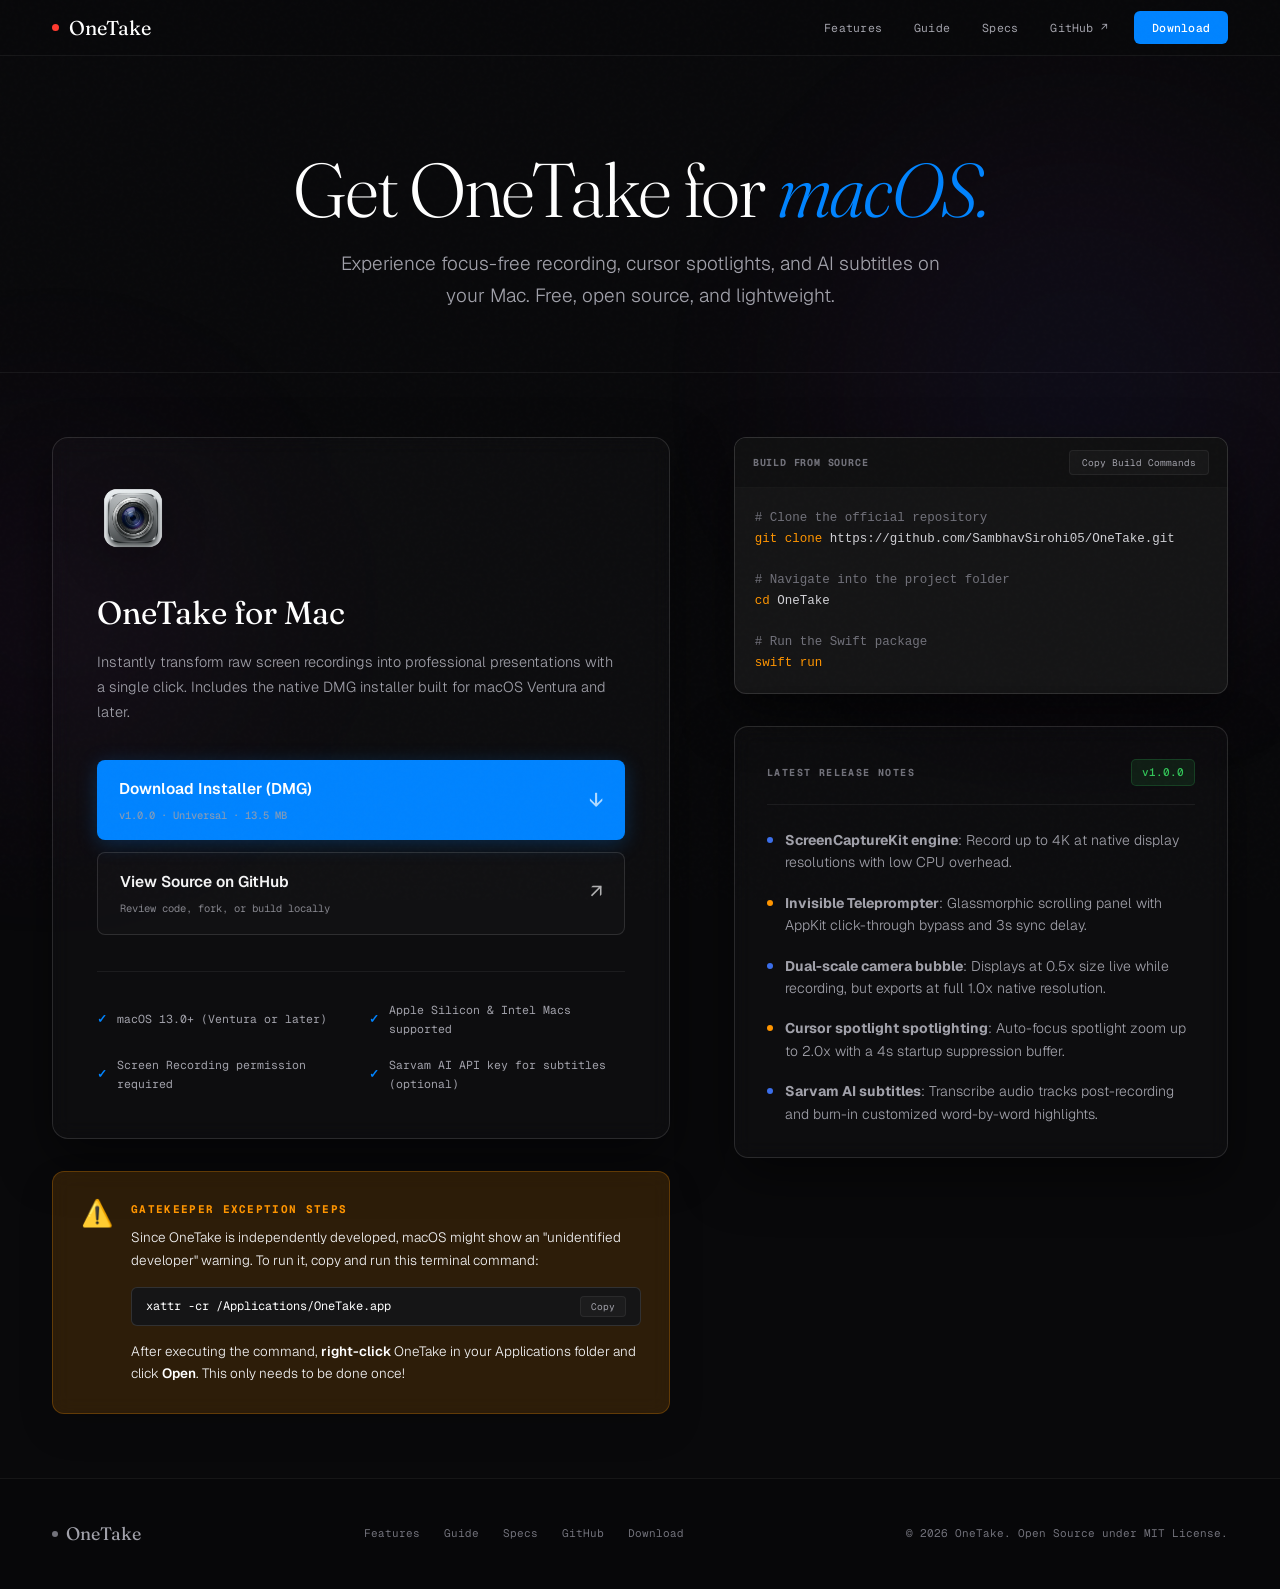
==== download.html @ 36583777 "Initialize OneTake product website with premium macOS Dark Mode design" ====
<!DOCTYPE html>
<html lang="en">
<head>
  <meta charset="UTF-8">
  <meta name="viewport" content="width=device-width, initial-scale=1.0">
  <title>Download OneTake — macOS Screen Recorder</title>
  
  <!-- SEO Meta Tags -->
  <meta name="description" content="Download OneTake.dmg for macOS. Record screen captures, use the invisible teleprompter, cursor spotlights, and AI subtitles on Intel and Apple Silicon Macs.">
  <meta name="keywords" content="Download OneTake, OneTake dmg, install OneTake macOS, build OneTake from source">
  <meta name="author" content="Sambhav Sirohi">
  <link rel="canonical" href="https://SambhavSirohi05.github.io/OneTakeWebsite/download.html" />

  <!-- Google Fonts -->
  <link href="https://fonts.googleapis.com/css2?family=Fraunces:ital,opsz,wght@0,9..144,300;0,9..144,400;0,9..144,500;1,9..144,300;1,9..144,400&family=Geist:wght@300;400;500&family=Geist+Mono:wght@400;500&display=swap" rel="stylesheet">
  
  <!-- Shared Stylesheet -->
  <link rel="stylesheet" href="style.css">
</head>
<body>

  <!-- Background Ambient Glows -->
  <div class="glow-bg" aria-hidden="true"></div>
  <div class="glow-bg-left" aria-hidden="true"></div>

  <!-- NAV -->
  <nav>
    <a class="nav-logo" href="index.html">
      <span class="rec-pip"></span>
      OneTake
    </a>
    <div class="nav-right">
      <a class="nav-a" href="index.html#features">Features</a>
      <a class="nav-a" href="index.html#guide">Guide</a>
      <a class="nav-a" href="index.html#specs">Specs</a>
      <a class="nav-a" href="https://github.com/SambhavSirohi05/OneTake" target="_blank" rel="noopener">GitHub ↗</a>
      <a class="nav-dl active" href="download.html">Download</a>
    </div>
  </nav>

  <!-- DOWNLOAD PAGE HEADER -->
  <header class="dl-page-header">
    <h1 class="dl-page-headline">Get OneTake for <em>macOS.</em></h1>
    <p class="dl-page-sub">Experience focus-free recording, cursor spotlights, and AI subtitles on your Mac. Free, open source, and lightweight.</p>
  </header>

  <!-- DOWNLOAD DETAILS CONTAINER -->
  <main class="dl-page-container">
    
    <!-- LEFT SIDE: DMG Release & Security Guide -->
    <section class="dl-page-left">
      
      <!-- Primary release card -->
      <div class="dl-main-card">
        <img class="dl-card-icon" src="assets/AppIcon.png" alt="OneTake App Icon">
        <h2 class="dl-card-title">OneTake for Mac</h2>
        <p class="dl-card-desc">Instantly transform raw screen recordings into professional presentations with a single click. Includes the native DMG installer built for macOS Ventura and later.</p>
        
        <div class="dl-btn-stack">
          <a class="dl-action-btn primary" href="assets/OneTake.dmg" download="OneTake.dmg">
            <div class="dlab-text">
              <span class="dlab-label">Download Installer (DMG)</span>
              <span class="dlab-meta">v1.0.0 · Universal · 13.5 MB</span>
            </div>
            <span class="dlab-icon">↓</span>
          </a>
          <a class="dl-action-btn secondary" href="https://github.com/SambhavSirohi05/OneTake" target="_blank" rel="noopener">
            <div class="dlab-text">
              <span class="dlab-label">View Source on GitHub</span>
              <span class="dlab-meta">Review code, fork, or build locally</span>
            </div>
            <span class="dlab-icon">↗</span>
          </a>
        </div>
        
        <div class="dl-card-requirements">
          <div class="dl-req-cell">macOS 13.0+ (Ventura or later)</div>
          <div class="dl-req-cell">Apple Silicon &amp; Intel Macs supported</div>
          <div class="dl-req-cell">Screen Recording permission required</div>
          <div class="dl-req-cell">Sarvam AI API key for subtitles (optional)</div>
        </div>
      </div>

      <!-- Security / Gatekeeper instruction card -->
      <div class="gatekeeper-card">
        <span class="gk-icon">⚠️</span>
        <div class="gk-content">
          <span class="gk-title">Gatekeeper Exception Steps</span>
          <p class="gk-desc">
            Since OneTake is independently developed, macOS might show an "unidentified developer" warning. 
            To run it, copy and run this terminal command:
          </p>
          <div class="gk-code-line">
            <span class="gk-code-text" id="gkCommandText">xattr -cr /Applications/OneTake.app</span>
            <button class="gk-copy-mini" data-copy-target="gkCommandText">Copy</button>
          </div>
          <p class="gk-desc" style="margin-top: 6px;">
            After executing the command, <strong>right-click</strong> OneTake in your Applications folder and click <strong>Open</strong>. This only needs to be done once!
          </p>
        </div>
      </div>
      
    </section>

    <!-- RIGHT SIDE: Developer Build & Release Changelogs -->
    <section class="dl-page-right">
      
      <!-- Developer build from source guide -->
      <div class="dl-code-box">
        <div class="dl-code-header">
          <span class="dl-code-title">BUILD FROM SOURCE</span>
          <button class="dl-copy-btn" data-copy-target="buildCodeBlock">Copy Build Commands</button>
        </div>
        <div class="dl-code-body">
          <pre id="buildCodeBlock"><code><span class="code-cmt"># Clone the official repository</span>
<span class="code-kw">git clone</span> https://github.com/SambhavSirohi05/OneTake.git

<span class="code-cmt"># Navigate into the project folder</span>
<span class="code-kw">cd</span> OneTake

<span class="code-cmt"># Run the Swift package</span>
<span class="code-kw">swift run</span></code></pre>
        </div>
      </div>

      <!-- Changelogs / Release card -->
      <div class="version-card">
        <div class="vc-head">
          <span class="vc-title">Latest Release Notes</span>
          <span class="vc-tag">v1.0.0</span>
        </div>
        <div class="vc-log">
          <div class="vcl-item">
            <div class="vcl-dot" style="background:#3b6eea"></div>
            <span><strong>ScreenCaptureKit engine</strong>: Record up to 4K at native display resolutions with low CPU overhead.</span>
          </div>
          <div class="vcl-item">
            <div class="vcl-dot" style="background:#ff9500"></div>
            <span><strong>Invisible Teleprompter</strong>: Glassmorphic scrolling panel with AppKit click-through bypass and 3s sync delay.</span>
          </div>
          <div class="vcl-item">
            <div class="vcl-dot" style="background:#3b6eea"></div>
            <span><strong>Dual-scale camera bubble</strong>: Displays at 0.5x size live while recording, but exports at full 1.0x native resolution.</span>
          </div>
          <div class="vcl-item">
            <div class="vcl-dot" style="background:#ff9500"></div>
            <span><strong>Cursor spotlight spotlighting</strong>: Auto-focus spotlight zoom up to 2.0x with a 4s startup suppression buffer.</span>
          </div>
          <div class="vcl-item">
            <div class="vcl-dot" style="background:#3b6eea"></div>
            <span><strong>Sarvam AI subtitles</strong>: Transcribe audio tracks post-recording and burn-in customized word-by-word highlights.</span>
          </div>
        </div>
      </div>

    </section>

  </main>

  <!-- FOOTER -->
  <footer>
    <a class="ft-logo" href="index.html">
      <span style="width:6px;height:6px;background:var(--ink-muted);border-radius:50%;display:inline-block;"></span>
      OneTake
    </a>
    <div class="ft-links">
      <a class="ft-link" href="index.html#features">Features</a>
      <a class="ft-link" href="index.html#guide">Guide</a>
      <a class="ft-link" href="index.html#specs">Specs</a>
      <a class="ft-link" href="https://github.com/SambhavSirohi05/OneTake" target="_blank" rel="noopener">GitHub</a>
      <a class="ft-link" href="download.html">Download</a>
    </div>
    <div class="ft-copy">
      © 2026 OneTake. Open Source under MIT License.
    </div>
  </footer>

  <!-- Scripts -->
  <script src="main.js"></script>
</body>
</html>
---- style.css ----
*, *::before, *::after { margin: 0; padding: 0; box-sizing: border-box; }
html { scroll-behavior: smooth; }

:root {
  /* Premium macOS Dark Mode Theme */
  --bg-obsidian: #09090b;
  --bg-space-gray: #121214;
  --bg-panel: #1e1e1e;         /* Native macOS settings window background */
  --bg-panel-dark: #151516;    /* Darker slate for titlebar and inputs */
  --bg-input: #2a2a2c;         /* Input/Dropdown backgrounds */
  
  --ink-pure: #ffffff;
  --ink-primary: #f4f4f5;
  --ink-secondary: #a1a1aa;
  --ink-muted: #71717a;
  --ink-dim: #3f3f46;
  
  /* Accent Colors */
  --accent-blue: #0084ff;
  --accent-blue-hover: #1f94ff;
  --accent-green: #34c759;
  --accent-green-pale: rgba(52, 199, 89, 0.12);
  --accent-orange: #ff9500;
  --accent-orange-pale: rgba(255, 149, 0, 0.15);
  
  /* Canvas Preview Gradient (from app screenshots) */
  --canvas-gradient: linear-gradient(135deg, #3b52d4, #b52ad4);
  
  /* Glassmorphism & Borders */
  --border-glass: rgba(255, 255, 255, 0.06);
  --border-glass-strong: rgba(255, 255, 255, 0.12);
  --bg-glass-card: rgba(255, 255, 255, 0.02);
  --shadow-premium: 0 20px 50px rgba(0, 0, 0, 0.5);
  
  --ff-display: 'Fraunces', Georgia, serif;
  --ff-body: 'Geist', sans-serif;
  --ff-mono: 'Geist Mono', monospace;

  /* Subtitle highlights */
  --sub-white: #ffffff;
  --sub-yellow: #e8c84a;
  --sub-cyan: #06b6d4;
  --sub-green: #10b981;
}

body {
  font-family: var(--ff-body);
  background: var(--bg-obsidian);
  color: var(--ink-primary);
  font-size: 15px;
  line-height: 1.7;
  -webkit-font-smoothing: antialiased;
  cursor: default;
  overflow-x: hidden;
}

/* Subtle glow overlays behind key areas */
.glow-bg {
  position: absolute;
  width: 600px;
  height: 600px;
  background: radial-gradient(circle, rgba(59, 82, 212, 0.08) 0%, rgba(181, 42, 212, 0.04) 50%, rgba(0,0,0,0) 100%);
  top: 10%;
  right: -100px;
  border-radius: 50%;
  pointer-events: none;
  filter: blur(80px);
  z-index: 0;
}

.glow-bg-left {
  position: absolute;
  width: 500px;
  height: 500px;
  background: radial-gradient(circle, rgba(181, 42, 212, 0.06) 0%, rgba(0,0,0,0) 80%);
  top: 40%;
  left: -200px;
  border-radius: 50%;
  pointer-events: none;
  filter: blur(80px);
  z-index: 0;
}

/* Grain overlay */
body::after {
  content: '';
  position: fixed;
  inset: 0;
  background-image: url("data:image/svg+xml,%3Csvg viewBox='0 0 256 256' xmlns='http://www.w3.org/2000/svg'%3E%3Cfilter id='noise'%3E%3CfeTurbulence type='fractalNoise' baseFrequency='0.9' numOctaves='4' stitchTiles='stitch'/%3E%3C/filter%3E%3Crect width='100%25' height='100%25' filter='url(%23noise)' opacity='0.02'/%3E%3C/svg%3E");
  pointer-events: none;
  z-index: 9999;
  opacity: 0.7;
}

/* ── NAV ── */
nav {
  position: fixed;
  top: 0; left: 0; right: 0;
  z-index: 200;
  display: flex;
  align-items: center;
  justify-content: space-between;
  padding: 0 52px;
  height: 56px;
  background: rgba(9, 9, 11, 0.8);
  backdrop-filter: blur(18px);
  border-bottom: 1px solid var(--border-glass);
}

.nav-logo {
  font-family: var(--ff-display);
  font-size: 20px;
  font-weight: 400;
  color: var(--ink-pure);
  text-decoration: none;
  display: flex;
  align-items: center;
  gap: 10px;
  letter-spacing: -0.01em;
}

.rec-pip {
  width: 7px; height: 7px;
  border-radius: 50%;
  background: #ff3b30;
  animation: recblink 2.2s ease-in-out infinite;
  flex-shrink: 0;
}

@keyframes recblink {
  0%,100% { opacity:1; }
  48%,52% { opacity:0.25; }
}

.nav-right {
  display: flex;
  align-items: center;
  gap: 4px;
}

.nav-a {
  font-family: var(--ff-mono);
  font-size: 11.5px;
  color: var(--ink-secondary);
  text-decoration: none;
  padding: 6px 14px;
  border-radius: 6px;
  transition: all 0.15s;
  letter-spacing: 0.02em;
}
.nav-a:hover, .nav-a.active {
  color: var(--ink-pure);
  background: rgba(255, 255, 255, 0.04);
}

.nav-dl {
  font-family: var(--ff-mono);
  font-size: 11.5px;
  background: var(--ink-pure);
  color: var(--bg-obsidian);
  text-decoration: none;
  padding: 7px 18px;
  border-radius: 6px;
  letter-spacing: 0.02em;
  font-weight: 500;
  transition: all 0.15s;
  margin-left: 8px;
}
.nav-dl:hover {
  background: rgba(255, 255, 255, 0.9);
}
.nav-dl.active {
  background: var(--accent-blue);
  color: #ffffff;
}

/* ── HERO ── */
.hero {
  min-height: 100vh;
  padding: 140px 52px 0;
  position: relative;
  overflow: hidden;
  display: flex;
  flex-direction: column;
}

.hero-eyebrow {
  display: flex;
  align-items: center;
  gap: 16px;
  margin-bottom: 32px;
  animation: rise 0.7s cubic-bezier(0.16, 1, 0.3, 1) both;
}

.take-num {
  font-family: var(--ff-mono);
  font-size: 11px;
  letter-spacing: 0.16em;
  color: var(--ink-muted);
  text-transform: uppercase;
}

.take-sep {
  width: 24px;
  height: 1px;
  background: var(--ink-dim);
}

.take-label {
  font-family: var(--ff-mono);
  font-size: 11px;
  color: var(--accent-blue);
  letter-spacing: 0.14em;
  text-transform: uppercase;
}

.hero-headline {
  font-family: var(--ff-display);
  font-size: clamp(52px, 8vw, 110px);
  font-weight: 300;
  line-height: 0.96;
  letter-spacing: -0.035em;
  color: var(--ink-pure);
  max-width: 1000px;
  margin-bottom: 24px;
  animation: rise 0.7s 0.06s cubic-bezier(0.16, 1, 0.3, 1) both;
}

.hero-headline em {
  font-style: italic;
  color: var(--accent-blue);
  font-weight: 300;
}

.hero-subheadline {
  font-size: clamp(16px, 1.8vw, 21px);
  font-weight: 300;
  line-height: 1.55;
  color: var(--ink-secondary);
  max-width: 720px;
  margin-bottom: 40px;
  animation: rise 0.7s 0.12s cubic-bezier(0.16, 1, 0.3, 1) both;
}

.hero-ctas {
  display: flex;
  align-items: center;
  gap: 16px;
  animation: rise 0.7s 0.18s cubic-bezier(0.16, 1, 0.3, 1) both;
}

.hero-btn {
  font-family: var(--ff-mono);
  font-size: 13px;
  text-decoration: none;
  padding: 14px 28px;
  border-radius: 8px;
  letter-spacing: 0.02em;
  transition: all 0.15s ease;
  font-weight: 500;
}
.hero-btn:hover {
  transform: translateY(-1px);
}
.hero-btn.primary {
  background: var(--accent-blue);
  color: #fff;
  box-shadow: 0 4px 20px rgba(0, 132, 255, 0.3);
}
.hero-btn.primary:hover {
  background: var(--accent-blue-hover);
  box-shadow: 0 6px 24px rgba(0, 132, 255, 0.4);
}
.hero-btn.secondary {
  background: rgba(255,255,255,0.03);
  color: var(--ink-primary);
  border: 1px solid var(--border-glass);
}
.hero-btn.secondary:hover {
  background: rgba(255,255,255,0.06);
  border-color: var(--border-glass-strong);
}

.hero-lower {
  display: grid;
  grid-template-columns: 1fr 1fr 1fr;
  gap: 0;
  border-top: 1px solid var(--border-glass);
  margin-top: 64px;
  animation: rise 0.7s 0.24s cubic-bezier(0.16, 1, 0.3, 1) both;
}

.hero-lower-cell {
  padding: 32px 0;
  border-right: 1px solid var(--border-glass);
  padding-right: 40px;
}
.hero-lower-cell:not(:first-child) { padding-left: 40px; }
.hero-lower-cell:last-child { border-right: none; }

.hlc-label {
  font-family: var(--ff-mono);
  font-size: 10px;
  color: var(--ink-muted);
  letter-spacing: 0.14em;
  text-transform: uppercase;
  margin-bottom: 6px;
}

.hlc-val {
  font-family: var(--ff-display);
  font-size: 19px;
  font-weight: 400;
  color: var(--ink-pure);
  margin-bottom: 4px;
}

.hlc-sub {
  font-size: 13px;
  color: var(--ink-secondary);
  font-weight: 300;
}

/* Big BG number */
.hero-bg-num {
  position: absolute;
  right: -20px;
  top: 50px;
  font-family: var(--ff-display);
  font-size: clamp(300px, 42vw, 580px);
  font-weight: 300;
  font-style: italic;
  color: transparent;
  -webkit-text-stroke: 1px rgba(255,255,255,0.02);
  line-height: 1;
  pointer-events: none;
  user-select: none;
  z-index: 0;
}

/* App window strip */
.hero-app-strip {
  position: relative;
  z-index: 1;
  margin-top: 64px;
  animation: rise 0.7s 0.3s cubic-bezier(0.16, 1, 0.3, 1) both;
}


/* ── 💻 NATIVE MACOS WINDOW STYLING ── */
.app-window {
  background: var(--bg-panel);
  border: 1px solid var(--border-glass-strong);
  border-radius: 12px;
  overflow: hidden;
  box-shadow: 0 40px 90px rgba(0,0,0,0.65);
}

.app-titlebar {
  display: flex;
  align-items: center;
  gap: 8px;
  padding: 14px 20px;
  border-bottom: 1px solid rgba(255,255,255,0.04);
  background: var(--bg-panel-dark);
}

.tdot { width: 12px; height: 12px; border-radius: 50%; }

.app-titlebar-label {
  flex: 1;
  text-align: center;
  font-family: var(--ff-mono);
  font-size: 11.5px;
  color: var(--ink-muted);
  letter-spacing: 0.05em;
  font-weight: 500;
}

.app-content {
  display: grid;
  grid-template-columns: 270px 1fr;
}

.app-panel {
  padding: 24px 20px;
  border-right: 1px solid rgba(255,255,255,0.04);
  display: flex;
  flex-direction: column;
  gap: 12px;
  background: var(--bg-panel);
}

.ap-group-label {
  font-family: var(--ff-mono);
  font-size: 9px;
  letter-spacing: 0.16em;
  text-transform: uppercase;
  color: var(--ink-muted);
  margin-bottom: 2px;
  margin-top: 10px;
}
.ap-group-label:first-child { margin-top: 0; }

.ap-row {
  display: flex;
  align-items: center;
  justify-content: space-between;
  background: var(--bg-input);
  border: 1px solid rgba(255,255,255,0.05);
  border-radius: 7px;
  padding: 9px 12px;
}

.ap-row-label {
  font-size: 12.5px;
  color: var(--ink-secondary);
  font-family: var(--ff-mono);
}

.ap-row-val {
  font-size: 12.5px;
  color: var(--ink-pure);
  font-family: var(--ff-mono);
  display: flex;
  align-items: center;
  gap: 6px;
}

.ap-chevron { color: var(--ink-muted); font-size: 10px; }

.ap-btn-group {
  display: grid;
  grid-template-columns: 1fr 1fr;
  gap: 8px;
}

.ap-btn {
  background: var(--bg-input);
  border: 1px solid rgba(255,255,255,0.05);
  border-radius: 7px;
  padding: 9px 10px;
  font-size: 11px;
  font-family: var(--ff-mono);
  color: var(--ink-secondary);
  text-align: center;
  cursor: pointer;
  user-select: none;
  transition: all 0.1s;
}
.ap-btn:hover {
  background: rgba(255,255,255,0.08);
  color: var(--ink-pure);
}

.ap-btn.script-on {
  background: var(--accent-orange-pale);
  border-color: rgba(255, 149, 0, 0.4);
  color: var(--accent-orange);
  font-weight: 500;
}

.ap-rec {
  background: var(--accent-blue);
  border-radius: 8px;
  padding: 12px;
  text-align: center;
  font-size: 13.5px;
  font-family: var(--ff-body);
  color: #fff;
  font-weight: bold;
  display: flex;
  align-items: center;
  justify-content: center;
  gap: 8px;
  margin-top: 6px;
  cursor: pointer;
  transition: background 0.15s;
}
.ap-rec:hover { background: var(--accent-blue-hover); }

/* Premium Canvas Preview Screen */
.app-preview {
  background: var(--canvas-gradient);
  position: relative;
  min-height: 290px;
  display: flex;
  align-items: center;
  justify-content: center;
  overflow: hidden;
  padding: 40px;
}

/* Translucent Teleprompter Window Mock */
.preview-tele {
  position: relative;
  width: 90%;
  background: rgba(28,23,18,0.76);
  backdrop-filter: blur(14px);
  border: 1px solid rgba(255,255,255,0.1);
  border-radius: 10px;
  overflow: hidden;
  box-shadow: 0 15px 35px rgba(0,0,0,0.4);
  z-index: 5;
}

.preview-tele-bar {
  display: flex;
  justify-content: space-between;
  align-items: center;
  padding: 10px 14px;
  background: var(--accent-green-pale);
  border-bottom: 1.5px solid var(--accent-green);
}

.ptb-title {
  font-family: var(--ff-mono);
  font-size: 10px;
  color: var(--accent-green);
  font-weight: bold;
  letter-spacing: 0.1em;
}

.ptb-active {
  font-family: var(--ff-mono);
  font-size: 9px;
  color: var(--accent-green);
  background: rgba(52, 199, 89, 0.1);
  padding: 2px 7px;
  border-radius: 4px;
  font-weight: 500;
}

.preview-tele-text {
  padding: 14px 18px;
  font-size: 15px;
  line-height: 1.6;
  font-weight: 500;
  color: #fff;
  font-family: var(--ff-body);
}

.pt-dim { color: rgba(255,255,255,0.35); }
.pt-bright { color: #ffffff; }

/* cursor glow */
.preview-cursor {
  position: absolute;
  top: 72%; left: 15%;
  width: 14px; height: 14px;
  border-radius: 50%;
  background: rgba(255, 149, 0, 0.95);
  box-shadow: 0 0 0 14px rgba(255, 149, 0, 0.15), 0 0 0 28px rgba(255, 149, 0, 0.05);
  animation: cursor-float 5s ease-in-out infinite;
  z-index: 10;
}

@keyframes cursor-float {
  0%,100% { transform: translate(0,0); }
  40%      { transform: translate(12px,-6px); }
  70%      { transform: translate(-8px,8px); }
}

/* cam bubble */
.preview-cam {
  position: absolute;
  bottom: 16px; right: 16px;
  width: 48px; height: 48px;
  border-radius: 50%;
  background: rgba(30, 30, 30, 0.85);
  backdrop-filter: blur(10px);
  border: 1.5px solid rgba(255,255,255,0.2);
  display: flex; align-items: center; justify-content: center;
  font-size: 18px;
  z-index: 8;
  box-shadow: 0 8px 20px rgba(0,0,0,0.3);
}

/* subtitle bar */
.preview-sub {
  position: absolute;
  bottom: 16px;
  left: 50%;
  transform: translateX(-50%);
  background: rgba(0,0,0,0.8);
  border: 1px solid rgba(255,255,255,0.08);
  padding: 6px 14px;
  border-radius: 6px;
  font-family: var(--ff-mono);
  font-size: 11px;
  white-space: nowrap;
  display: flex;
  gap: 5px;
  z-index: 9;
}

.sub-w { color: rgba(255,255,255,0.4); }
.sub-w.on { color: var(--sub-yellow); font-weight: bold; }

@keyframes rise {
  from { opacity: 0; transform: translateY(18px); }
  to   { opacity: 1; transform: translateY(0); }
}


/* ── DIVIDER ── */
.ruled-section {
  border-top: 1px solid var(--border-glass);
  padding: 0 52px;
}


/* ── TAKES / FEATURES ── */
.takes-header {
  padding: 100px 0 60px;
  display: flex;
  align-items: flex-end;
  justify-content: space-between;
  border-bottom: 1px solid var(--border-glass);
}

.takes-heading {
  font-family: var(--ff-display);
  font-size: clamp(34px, 4.5vw, 54px);
  font-weight: 300;
  letter-spacing: -0.025em;
  color: var(--ink-pure);
  line-height: 1.1;
}

.takes-heading em { font-style: italic; color: var(--accent-blue); }

.takes-count {
  font-family: var(--ff-mono);
  font-size: 12px;
  color: var(--ink-muted);
  letter-spacing: 0.12em;
}

/* Glassmorphic Take Rows */
.take {
  display: grid;
  grid-template-columns: 80px 1.2fr 1fr;
  gap: 0;
  border-bottom: 1px solid var(--border-glass);
  min-height: 420px;
}

.take-index {
  padding: 48px 0;
  border-right: 1px solid var(--border-glass);
  display: flex;
  flex-direction: column;
  align-items: center;
}

.take-n {
  font-family: var(--ff-display);
  font-size: 38px;
  font-weight: 300;
  font-style: italic;
  color: var(--ink-dim);
  line-height: 1;
  margin-bottom: 20px;
}

.take-line {
  flex: 1;
  width: 1px;
  background: var(--border-glass);
}

.take-copy {
  padding: 48px 60px;
  border-right: 1px solid var(--border-glass);
  display: flex;
  flex-direction: column;
  justify-content: center;
}

.take-kicker {
  font-family: var(--ff-mono);
  font-size: 10.5px;
  letter-spacing: 0.18em;
  text-transform: uppercase;
  color: var(--accent-blue);
  margin-bottom: 16px;
  font-weight: 500;
}

.take-title {
  font-family: var(--ff-display);
  font-size: clamp(26px, 3.2vw, 38px);
  font-weight: 300;
  letter-spacing: -0.02em;
  line-height: 1.15;
  color: var(--ink-pure);
  margin-bottom: 20px;
}

.take-title em { font-style: italic; }

.take-desc {
  font-size: 14.5px;
  color: var(--ink-secondary);
  font-weight: 300;
  line-height: 1.75;
  margin-bottom: 28px;
  max-width: 480px;
}

.take-specs {
  display: flex;
  flex-direction: column;
  gap: 0;
  border-top: 1px solid var(--border-glass);
  padding-top: 20px;
}

.ts-row {
  display: flex;
  justify-content: space-between;
  align-items: baseline;
  padding: 8px 0;
  border-bottom: 1px solid rgba(255,255,255,0.03);
  font-size: 13px;
}

.ts-row:last-child { border-bottom: none; }

.ts-key {
  color: var(--ink-muted);
  font-family: var(--ff-mono);
  font-size: 11px;
  letter-spacing: 0.04em;
}

.ts-val {
  color: var(--ink-primary);
  font-weight: 400;
}

/* Visualization Panel */
.take-vis {
  padding: 48px;
  display: flex;
  align-items: center;
  justify-content: center;
  background: rgba(0,0,0,0.15);
  overflow: hidden;
  position: relative;
}

/* ── VIS: TELEPROMPTER ── */
.v-tele {
  width: 100%;
  max-width: 330px;
}

.v-tele-win {
  background: var(--bg-panel);
  border: 1px solid var(--border-glass-strong);
  border-radius: 12px;
  overflow: hidden;
  box-shadow: var(--shadow-premium);
}

.v-tele-bar {
  background: var(--bg-panel-dark);
  padding: 10px 14px;
  border-bottom: 1px solid rgba(255,255,255,0.04);
  display: flex;
  align-items: center;
  gap: 10px;
}

.v-tele-dots { display: flex; gap: 5px; }
.v-td { width: 8px; height: 8px; border-radius: 50%; }

.v-tele-title {
  font-family: var(--ff-mono);
  font-size: 10px;
  color: var(--ink-muted);
  flex: 1;
  text-align: center;
  letter-spacing: 0.08em;
}

.v-tele-scroll-badge {
  font-family: var(--ff-mono);
  font-size: 9px;
  color: var(--accent-green);
  background: rgba(52, 199, 89, 0.12);
  padding: 2px 7px;
  border-radius: 4px;
  font-weight: bold;
}

.v-tele-body {
  padding: 20px 20px 0;
  position: relative;
  height: 180px;
  overflow: hidden;
  background: rgba(0,0,0,0.2);
}

.v-tele-scroll-container {
  position: absolute;
  top: 20px;
  left: 20px;
  right: 20px;
  will-change: transform;
}

.v-tele-line {
  font-size: 16px;
  line-height: 1.55;
  font-family: var(--ff-body);
  font-weight: 500;
  margin-bottom: 8px;
}

.vtl-dim { color: rgba(255,255,255,0.25); }
.vtl-active { color: #ffffff; }

.v-tele-fade {
  position: absolute;
  bottom: 0; left: 0; right: 0;
  height: 60px;
  background: linear-gradient(transparent, #1a1a1c);
  pointer-events: none;
  z-index: 2;
}

.v-tele-controls {
  padding: 14px 16px;
  background: var(--bg-panel-dark);
  border-top: 1px solid rgba(255,255,255,0.04);
}

.vtc-row {
  display: flex;
  align-items: center;
  justify-content: space-between;
  width: 100%;
}

.vtc-label {
  font-family: var(--ff-mono);
  font-size: 9px;
  color: var(--ink-muted);
  letter-spacing: 0.1em;
}

.vtc-slider-container {
  display: flex;
  align-items: center;
  gap: 10px;
  flex: 1;
  margin: 0 10px;
}

.vtc-slider {
  flex: 1;
  -webkit-appearance: none;
  appearance: none;
  height: 3px;
  background: rgba(255,255,255,0.1);
  border-radius: 2px;
  outline: none;
  cursor: pointer;
}

.vtc-slider::-webkit-slider-thumb {
  -webkit-appearance: none;
  appearance: none;
  width: 11px; height: 11px;
  border-radius: 50%;
  background: var(--accent-blue);
  cursor: pointer;
  transition: transform 0.1s;
}
.vtc-slider::-webkit-slider-thumb:hover {
  transform: scale(1.2);
}

.vtc-val {
  font-family: var(--ff-mono);
  font-size: 9px;
  color: var(--accent-blue);
  min-width: 35px;
  text-align: right;
  font-weight: 500;
}

.v-tele-options-grid {
  display: grid;
  grid-template-columns: 1fr 1fr;
  gap: 6px;
  background: var(--bg-panel-dark);
  padding: 0 16px 16px;
}

.v-tele-opt-btn {
  background: var(--bg-input);
  border: 1px solid rgba(255,255,255,0.04);
  color: var(--ink-secondary);
  font-family: var(--ff-mono);
  font-size: 10px;
  padding: 6px;
  border-radius: 5px;
  text-align: center;
  cursor: pointer;
  user-select: none;
  transition: all 0.1s;
}
.v-tele-opt-btn:hover {
  background: rgba(255,255,255,0.06);
  color: var(--ink-pure);
}


/* ── VIS: CAMERA ── */
.v-cam {
  width: 100%;
  max-width: 330px;
  display: flex;
  flex-direction: column;
  gap: 14px;
}

.v-cam-row {
  display: flex;
  align-items: center;
  gap: 16px;
}

.v-cam-label {
  font-family: var(--ff-mono);
  font-size: 9px;
  color: var(--ink-muted);
  letter-spacing: 0.12em;
  text-transform: uppercase;
  width: 80px;
  flex-shrink: 0;
}

.v-cam-preview {
  background: var(--canvas-gradient);
  border: 1px solid var(--border-glass-strong);
  border-radius: 10px;
  position: relative;
  overflow: hidden;
  flex: 1;
  aspect-ratio: 16/10;
  display: flex;
  padding: 8px;
  box-shadow: var(--shadow-premium);
}

.v-cam-screen-lines {
  position: absolute;
  inset: 0;
  padding: 12px;
  display: flex;
  flex-direction: column;
  gap: 6px;
  justify-content: center;
  pointer-events: none;
  opacity: 0.15;
}

.vcsl { height: 4px; background: #fff; border-radius: 2px; }

.v-bubble {
  border-radius: 50%;
  background: rgba(30,30,32,0.8);
  backdrop-filter: blur(8px);
  border: 1.5px solid rgba(255,255,255,0.2);
  display: flex;
  align-items: center;
  justify-content: center;
  font-size: 11px;
  flex-shrink: 0;
  position: absolute;
  z-index: 2;
  transition: all 0.4s cubic-bezier(0.16, 1, 0.3, 1);
  box-shadow: 0 4px 12px rgba(0,0,0,0.3);
}

/* Corner Positions */
.v-bubble.top-left { top: 8px; left: 8px; }
.v-bubble.top-right { top: 8px; right: 8px; }
.v-bubble.bottom-left { bottom: 8px; left: 8px; }
.v-bubble.bottom-right { bottom: 8px; right: 8px; }

.v-bubble.rect {
  border-radius: 8px;
}

.v-bubble.sm { width: 34px; height: 34px; font-size: 11px; }
.v-bubble.lg { width: 68px; height: 68px; font-size: 24px; position: relative; inset: auto; }

.v-badge {
  font-family: var(--ff-mono);
  font-size: 9px;
  padding: 3px 8px;
  border-radius: 4px;
}

.vb-screen { background: rgba(255,255,255,0.06); color: var(--ink-secondary); border: 1px solid rgba(255,255,255,0.1); }
.vb-export { background: rgba(0, 132, 255, 0.15); color: var(--accent-blue); border: 1px solid rgba(0, 132, 255, 0.3); }

.v-cam-export {
  background: #0f0d0b;
  border: 1px solid var(--border-glass);
  border-radius: 10px;
  flex: 1;
  display: flex;
  align-items: center;
  justify-content: center;
  aspect-ratio: 16/10;
  gap: 10px;
  box-shadow: inset 0 0 20px rgba(0,0,0,0.8), var(--shadow-premium);
}

.v-cam-controls {
  display: grid;
  grid-template-columns: 1fr 1fr;
  gap: 6px;
}

.v-cam-btn {
  background: var(--bg-panel-dark);
  border: 1px solid var(--border-glass);
  color: var(--ink-secondary);
  font-family: var(--ff-mono);
  font-size: 10px;
  padding: 8px;
  border-radius: 6px;
  text-align: center;
  cursor: pointer;
  user-select: none;
  transition: all 0.1s;
}
.v-cam-btn:hover {
  background: rgba(255,255,255,0.04);
  color: var(--ink-pure);
}
.v-cam-btn.active {
  background: var(--accent-blue);
  color: #fff;
  border-color: var(--accent-blue);
  font-weight: 500;
}


/* ── VIS: CURSOR ── */
.v-cursor {
  width: 100%;
  max-width: 330px;
  display: flex;
  flex-direction: column;
  gap: 12px;
}

.v-cursor-screen {
  background: var(--bg-panel-dark);
  border: 1px solid var(--border-glass-strong);
  border-radius: 12px;
  aspect-ratio: 16/10;
  position: relative;
  overflow: hidden;
  cursor: pointer;
  box-shadow: var(--shadow-premium);
}

.v-cursor-screen::before {
  content: 'Click pane to simulate cursor focus';
  position: absolute;
  top: 10px; left: 10px;
  font-family: var(--ff-mono);
  font-size: 8.5px;
  color: rgba(255,255,255,0.15);
  pointer-events: none;
}

.vc-rings {
  position: absolute;
  top: 50%; left: 50%;
  transform: translate(-50%,-50%);
  pointer-events: none;
  width: 1px; height: 1px;
}

.vc-ring {
  position: absolute;
  border-radius: 50%;
  border: 1.5px solid rgba(255, 149, 0, 0.4);
  transform: translate(-50%,-50%);
  pointer-events: none;
}

.vc-r1 { width: 90px; height: 90px; }
.vc-r2 { width: 60px; height: 60px; }

.vc-ring-expand {
  animation: ring-expand 1.8s cubic-bezier(0.215, 0.61, 0.355, 1) forwards;
}

@keyframes ring-expand {
  0% { opacity:0; transform: translate(-50%,-50%) scale(0.4); }
  30% { opacity:0.8; }
  100% { opacity:0; transform: translate(-50%,-50%) scale(1.3); }
}

.vc-dot {
  position: absolute;
  top: 50%; left: 50%;
  transform: translate(-50%,-50%);
  width: 11px; height: 11px;
  border-radius: 50%;
  background: var(--accent-orange);
  border: 2px solid rgba(255,255,255,0.3);
  z-index: 2;
  pointer-events: none;
  transition: left 0.3s cubic-bezier(0.16, 1, 0.3, 1), top 0.3s cubic-bezier(0.16, 1, 0.3, 1);
  box-shadow: 0 0 10px rgba(255, 149, 0, 0.5);
}

.vc-badge-top {
  position: absolute;
  top: 10px; right: 10px;
  font-family: var(--ff-mono);
  font-size: 10px;
  color: var(--accent-orange);
  background: var(--accent-orange-pale);
  border: 1px solid rgba(255, 149, 0, 0.25);
  padding: 3px 8px;
  border-radius: 5px;
}

.vc-badge-btm {
  position: absolute;
  bottom: 10px; left: 10px;
  font-family: var(--ff-mono);
  font-size: 10px;
  color: var(--ink-muted);
  background: rgba(255,255,255,0.03);
  border: 1px solid rgba(255,255,255,0.06);
  padding: 3px 8px;
  border-radius: 5px;
}

.v-cursor-pane {
  position: absolute;
  inset: 0;
  background: radial-gradient(circle at center, rgba(255, 149, 0, 0.03) 0%, transparent 70%);
  transition: transform 0.3s cubic-bezier(0.16, 1, 0.3, 1);
  transform-origin: 50% 50%;
}

.v-cursor-gridlines {
  position: absolute;
  inset: 0;
  display: grid;
  grid-template-columns: repeat(6, 1fr);
  grid-template-rows: repeat(6, 1fr);
  pointer-events: none;
}
.vcgl-cell { border: 0.5px solid rgba(255,255,255,0.015); }


/* ── VIS: SUBTITLES ── */
.v-subs {
  width: 100%;
  max-width: 330px;
  display: flex;
  flex-direction: column;
  gap: 12px;
}

.v-sub-screen {
  background: #0d0d0f;
  border: 1px solid var(--border-glass-strong);
  border-radius: 12px;
  aspect-ratio: 16/10;
  position: relative;
  overflow: hidden;
  display: flex;
  flex-direction: column;
  justify-content: flex-end;
  align-items: center;
  padding-bottom: 16px;
  box-shadow: var(--shadow-premium);
}

.v-sub-screen-background {
  position: absolute;
  inset: 0;
  display: flex;
  align-items: center;
  justify-content: center;
  opacity: 0.3;
}

.v-sub-content-mock {
  width: 85%;
  height: 60%;
  background: rgba(255,255,255,0.02);
  border-radius: 7px;
  border: 1px solid rgba(255,255,255,0.05);
  display: flex;
  flex-direction: column;
  justify-content: center;
  padding: 12px;
  gap: 6px;
}

.v-sub-content-line {
  height: 5px;
  background: rgba(255,255,255,0.1);
  border-radius: 2px;
}

.v-sub-badge {
  position: absolute;
  top: 10px; right: 10px;
  font-family: var(--ff-mono);
  font-size: 9px;
  color: var(--accent-blue);
  background: rgba(0, 132, 255, 0.12);
  border: 1px solid rgba(0, 132, 255, 0.25);
  padding: 2px 7px;
  border-radius: 4px;
  font-weight: 500;
}

.v-sub-bar {
  background: rgba(18, 18, 20, 0.85);
  backdrop-filter: blur(8px);
  padding: 8px 14px;
  border-radius: 6px;
  display: flex;
  flex-wrap: wrap;
  gap: 5px;
  font-family: var(--ff-body);
  font-weight: 600;
  font-size: 12.5px;
  max-width: 90%;
  justify-content: center;
  text-align: center;
  z-index: 2;
  transition: all 0.2s;
  border: 1px solid rgba(255,255,255,0.06);
}

.sw {
  color: rgba(255,255,255,0.3);
  transition: color 0.1s, text-shadow 0.1s;
}

.sw.highlight-white { color: var(--sub-white); text-shadow: 0 0 8px rgba(255,255,255,0.3); }
.sw.highlight-yellow { color: var(--sub-yellow); text-shadow: 0 0 8px rgba(232,200,74,0.4); }
.sw.highlight-cyan { color: var(--sub-cyan); text-shadow: 0 0 8px rgba(6,182,212,0.4); }
.sw.highlight-green { color: var(--sub-green); text-shadow: 0 0 8px rgba(16,185,129,0.4); }

.v-sub-styles {
  display: flex;
  flex-direction: column;
  gap: 6px;
}

.v-sub-style-group {
  display: flex;
  gap: 6px;
}

.vss-pill {
  font-family: var(--ff-mono);
  font-size: 10px;
  padding: 5px 12px;
  border-radius: 100px;
  border: 1px solid var(--border-glass);
  color: var(--ink-secondary);
  background: var(--bg-panel-dark);
  flex: 1;
  text-align: center;
  cursor: pointer;
  user-select: none;
  transition: all 0.1s;
}
.vss-pill:hover {
  background: rgba(255,255,255,0.04);
  color: var(--ink-pure);
}
.vss-pill.active {
  background: var(--ink-pure);
  color: var(--bg-obsidian);
  border-color: var(--ink-pure);
  font-weight: 500;
}


/* ── GUIDE ── */
.guide-section {
  padding: 100px 0;
  border-bottom: 1px solid var(--border-glass);
}

.guide-header-row {
  display: flex;
  align-items: flex-end;
  justify-content: space-between;
  margin-bottom: 56px;
  padding-bottom: 32px;
  border-bottom: 1px solid var(--border-glass);
}

.guide-step-grid {
  display: grid;
  grid-template-columns: repeat(6, 1fr);
  gap: 0;
}

.gs-col {
  padding: 32px 24px 32px 0;
  border-right: 1px solid var(--border-glass);
  position: relative;
}

.gs-col:last-child { border-right: none; padding-right: 0; }
.gs-col:not(:first-child) { padding-left: 24px; }

.gs-num {
  font-family: var(--ff-display);
  font-size: 56px;
  font-weight: 300;
  font-style: italic;
  color: var(--ink-dim);
  line-height: 1;
  margin-bottom: 20px;
}

.gs-title {
  font-size: 13.5px;
  font-weight: 600;
  color: var(--ink-pure);
  margin-bottom: 10px;
  line-height: 1.35;
}

.gs-desc {
  font-size: 12.5px;
  color: var(--ink-secondary);
  font-weight: 300;
  line-height: 1.65;
}

.gs-tag {
  display: inline-block;
  font-family: var(--ff-mono);
  font-size: 9px;
  letter-spacing: 0.1em;
  text-transform: uppercase;
  padding: 2px 7px;
  border-radius: 3px;
  margin-bottom: 10px;
  font-weight: 500;
}

.gst-req { color: var(--accent-blue); background: rgba(0, 132, 255, 0.12); border: 1px solid rgba(0, 132, 255, 0.25); }
.gst-opt { color: var(--ink-muted); background: rgba(255,255,255,0.03); border: 1px solid var(--border-glass); }


/* ── SPECS TABLE ── */
.specs-section {
  padding: 100px 0;
  border-bottom: 1px solid var(--border-glass);
}

.specs-row {
  display: grid;
  grid-template-columns: 1fr 1.2fr;
  gap: 0;
  border-bottom: 1px solid var(--border-glass);
}

.specs-row:last-child { border-bottom: none; }

.spec-left {
  padding: 32px 40px 32px 0;
  border-right: 1px solid var(--border-glass);
}

.spec-right {
  padding: 32px 0 32px 40px;
  display: flex;
  flex-direction: column;
  justify-content: center;
}

.spec-head {
  font-family: var(--ff-mono);
  font-size: 10px;
  letter-spacing: 0.14em;
  text-transform: uppercase;
  color: var(--ink-muted);
  margin-bottom: 8px;
}

.spec-display {
  font-family: var(--ff-display);
  font-size: 40px;
  font-weight: 300;
  letter-spacing: -0.02em;
  color: var(--ink-pure);
  line-height: 1.1;
  margin-bottom: 4px;
}

.spec-display em { font-style: italic; color: var(--accent-blue); }

.spec-note {
  font-size: 13.5px;
  color: var(--ink-secondary);
  font-weight: 300;
}

.chip-row {
  display: flex;
  flex-wrap: wrap;
  gap: 8px;
}

.chip {
  font-family: var(--ff-mono);
  font-size: 11px;
  padding: 6px 14px;
  border-radius: 6px;
  border: 1px solid var(--border-glass-strong);
  color: var(--ink-secondary);
  background: rgba(255,255,255,0.03);
}

.chip.hi {
  border-color: rgba(0, 132, 255, 0.3);
  color: var(--accent-blue);
  background: rgba(0, 132, 255, 0.08);
}

.fw-list {
  display: flex;
  flex-direction: column;
  gap: 8px;
}

.fw-item {
  display: flex;
  align-items: center;
  gap: 10px;
  font-size: 13.5px;
  color: var(--ink-primary);
}

.fw-dot {
  width: 5px; height: 5px;
  border-radius: 50%;
  background: var(--accent-blue);
  flex-shrink: 0;
}

.fw-mono {
  font-family: var(--ff-mono);
  font-size: 11px;
  color: var(--ink-muted);
}


/* ── DOWNLOAD PAGE ── */
.dl-page-header {
  padding: 150px 52px 60px;
  border-bottom: 1px solid var(--border-glass);
  text-align: center;
  position: relative;
  z-index: 1;
}

.dl-page-headline {
  font-family: var(--ff-display);
  font-size: clamp(38px, 6vw, 76px);
  font-weight: 300;
  letter-spacing: -0.03em;
  color: var(--ink-pure);
  line-height: 1.05;
  margin-bottom: 18px;
}

.dl-page-headline em {
  font-style: italic;
  color: var(--accent-blue);
}

.dl-page-sub {
  font-size: clamp(15px, 1.8vw, 19px);
  color: var(--ink-secondary);
  font-weight: 300;
  max-width: 620px;
  margin: 0 auto;
}

.dl-page-container {
  padding: 64px 52px;
  display: grid;
  grid-template-columns: 1.25fr 1fr;
  gap: 64px;
  position: relative;
  z-index: 1;
}

.dl-page-left {
  display: flex;
  flex-direction: column;
  gap: 32px;
}

.dl-main-card {
  background: var(--bg-glass-card);
  border: 1px solid var(--border-glass-strong);
  backdrop-filter: blur(10px);
  border-radius: 16px;
  padding: 44px;
  box-shadow: var(--shadow-premium);
}

.dl-card-icon {
  width: 72px; height: 72px;
  margin-bottom: 24px;
  object-fit: contain;
  filter: drop-shadow(0 10px 20px rgba(0,0,0,0.3));
}

.dl-card-title {
  font-family: var(--ff-display);
  font-size: 32px;
  font-weight: 400;
  color: var(--ink-pure);
  margin-bottom: 10px;
}

.dl-card-desc {
  font-size: 14.5px;
  color: var(--ink-secondary);
  margin-bottom: 36px;
  font-weight: 300;
  line-height: 1.7;
}

.dl-btn-stack {
  display: flex;
  flex-direction: column;
  gap: 12px;
  margin-bottom: 36px;
}

.dl-action-btn {
  display: flex;
  align-items: center;
  justify-content: space-between;
  padding: 16px 22px;
  border-radius: 8px;
  text-decoration: none;
  font-family: var(--ff-body);
  transition: all 0.15s ease;
}

.dl-action-btn.primary {
  background: var(--accent-blue);
  color: #fff;
  box-shadow: 0 4px 20px rgba(0, 132, 255, 0.25);
  font-weight: 500;
}
.dl-action-btn.primary:hover {
  background: var(--accent-blue-hover);
  box-shadow: 0 6px 24px rgba(0, 132, 255, 0.35);
  transform: translateY(-1px);
}

.dl-action-btn.secondary {
  background: rgba(255,255,255,0.02);
  border: 1px solid var(--border-glass-strong);
  color: var(--ink-primary);
}
.dl-action-btn.secondary:hover {
  background: rgba(255,255,255,0.05);
  border-color: rgba(255,255,255,0.25);
  transform: translateY(-1px);
}

.dlab-text {
  display: flex;
  flex-direction: column;
  gap: 4px;
  text-align: left;
}

.dlab-label {
  font-size: 15.5px;
  font-weight: 600;
}

.dlab-meta {
  font-family: var(--ff-mono);
  font-size: 10.5px;
  color: var(--ink-secondary);
  opacity: 0.8;
}

.dlab-icon {
  font-size: 20px;
  opacity: 0.7;
}

.dl-card-requirements {
  display: grid;
  grid-template-columns: 1fr 1fr;
  gap: 16px;
  border-top: 1px solid var(--border-glass);
  padding-top: 28px;
}

.dl-req-cell {
  display: flex;
  align-items: center;
  gap: 10px;
  font-family: var(--ff-mono);
  font-size: 11.5px;
  color: var(--ink-secondary);
}

.dl-req-cell::before {
  content: '✓';
  color: var(--accent-blue);
  font-weight: bold;
}

/* Code / Terminal Block */
.dl-code-box {
  background: var(--bg-panel-dark);
  border: 1px solid var(--border-glass-strong);
  border-radius: 12px;
  overflow: hidden;
  box-shadow: var(--shadow-premium);
}

.dl-code-header {
  background: #101011;
  padding: 12px 18px;
  display: flex;
  justify-content: space-between;
  align-items: center;
  border-bottom: 1px solid rgba(255,255,255,0.03);
}

.dl-code-title {
  font-family: var(--ff-mono);
  font-size: 10px;
  color: var(--ink-muted);
  letter-spacing: 0.08em;
  font-weight: bold;
}

.dl-copy-btn {
  background: rgba(255,255,255,0.03);
  border: 1px solid rgba(255,255,255,0.06);
  color: var(--ink-secondary);
  font-family: var(--ff-mono);
  font-size: 9.5px;
  padding: 5px 12px;
  border-radius: 4px;
  cursor: pointer;
  user-select: none;
  transition: all 0.1s;
}
.dl-copy-btn:hover {
  background: rgba(255,255,255,0.08);
  color: var(--ink-pure);
}
.dl-copy-btn.copied {
  background: rgba(52, 199, 89, 0.15);
  border-color: rgba(52, 199, 89, 0.3);
  color: var(--accent-green);
}

.dl-code-body {
  padding: 20px;
  overflow-x: auto;
}

.dl-code-body pre {
  font-family: var(--ff-mono);
  font-size: 12.5px;
  line-height: 1.65;
  color: #d1d1d6;
}

.dl-code-body code {
  display: block;
}

.code-cmt { color: var(--ink-muted); }
.code-kw { color: var(--accent-orange); }
.code-str { color: #88c0d0; }

/* Gatekeeper Alert Box */
.gatekeeper-card {
  border: 1.5px solid rgba(255, 149, 0, 0.25);
  background: var(--accent-orange-pale);
  backdrop-filter: blur(10px);
  border-radius: 12px;
  padding: 28px;
  display: flex;
  gap: 18px;
  box-shadow: 0 15px 35px rgba(0, 0, 0, 0.15);
}

.gk-icon {
  font-size: 26px;
  color: var(--accent-orange);
  flex-shrink: 0;
  line-height: 1;
}

.gk-content {
  display: flex;
  flex-direction: column;
  gap: 8px;
}

.gk-title {
  font-family: var(--ff-mono);
  font-size: 11px;
  font-weight: bold;
  letter-spacing: 0.12em;
  text-transform: uppercase;
  color: var(--accent-orange);
}

.gk-desc {
  font-size: 13.5px;
  color: var(--ink-primary);
  font-weight: 300;
  line-height: 1.65;
}

.gk-desc strong {
  font-weight: 600;
  color: var(--ink-pure);
}

.gk-code-line {
  display: flex;
  align-items: center;
  justify-content: space-between;
  background: var(--bg-panel-dark);
  border: 1px solid var(--border-glass-strong);
  border-radius: 6px;
  padding: 8px 14px;
  margin-top: 8px;
}

.gk-code-text {
  font-family: var(--ff-mono);
  font-size: 12px;
  color: var(--ink-pure);
  user-select: all;
}

.gk-copy-mini {
  font-family: var(--ff-mono);
  font-size: 9.5px;
  color: var(--ink-secondary);
  background: rgba(255,255,255,0.03);
  border: 1px solid var(--border-glass);
  padding: 3px 10px;
  border-radius: 4px;
  cursor: pointer;
  transition: all 0.1s;
}
.gk-copy-mini:hover {
  background: rgba(255,255,255,0.08);
  color: var(--ink-pure);
}
.gk-copy-mini.copied {
  color: var(--accent-green);
  border-color: rgba(52, 199, 89, 0.3);
  background: rgba(52, 199, 89, 0.1);
  font-weight: bold;
}


/* Version Logs Column */
.dl-page-right {
  display: flex;
  flex-direction: column;
  gap: 32px;
}

/* Version card */
.version-card {
  background: var(--bg-glass-card);
  border: 1px solid var(--border-glass-strong);
  border-radius: 14px;
  padding: 32px;
  backdrop-filter: blur(10px);
  box-shadow: var(--shadow-premium);
}

.vc-head {
  display: flex;
  align-items: center;
  justify-content: space-between;
  margin-bottom: 24px;
  padding-bottom: 18px;
  border-bottom: 1px solid var(--border-glass);
}

.vc-title {
  font-family: var(--ff-mono);
  font-size: 10px;
  letter-spacing: 0.14em;
  text-transform: uppercase;
  color: var(--ink-muted);
  font-weight: bold;
}

.vc-tag {
  font-family: var(--ff-mono);
  font-size: 11px;
  color: var(--accent-green);
  background: rgba(52, 199, 89, 0.1);
  border: 1px solid rgba(52, 199, 89, 0.2);
  padding: 3px 10px;
  border-radius: 5px;
  font-weight: 500;
}

.vc-log {
  display: flex;
  flex-direction: column;
  gap: 18px;
}

.vcl-item {
  display: flex;
  gap: 12px;
  align-items: flex-start;
  font-size: 14px;
  color: var(--ink-secondary);
  font-weight: 300;
  line-height: 1.6;
}

.vcl-dot {
  width: 6px; height: 6px;
  border-radius: 50%;
  flex-shrink: 0;
  margin-top: 8px;
}


/* ── FOOTER ── */
footer {
  border-top: 1px solid var(--border-glass);
  padding: 40px 52px;
  display: flex;
  align-items: center;
  justify-content: space-between;
  background: #070709;
  position: relative;
  z-index: 10;
}

.ft-logo {
  font-family: var(--ff-display);
  font-size: 18px;
  font-weight: 400;
  color: var(--ink-secondary);
  text-decoration: none;
  display: flex;
  align-items: center;
  gap: 8px;
}

.ft-links { display: flex; gap: 24px; }

.ft-link {
  font-family: var(--ff-mono);
  font-size: 11px;
  color: var(--ink-muted);
  text-decoration: none;
  transition: color 0.15s;
}
.ft-link:hover { color: var(--ink-primary); }

.ft-copy {
  font-family: var(--ff-mono);
  font-size: 11px;
  color: var(--ink-muted);
}

/* ── RESPONSIVE MEDIA QUERIES ── */
@media (max-width: 990px) {
  .dl-page-container {
    grid-template-columns: 1fr;
    gap: 40px;
  }
}

@media (max-width: 860px) {
  nav { padding: 0 24px; }
  .hero { padding: 110px 24px 0; }
  .ruled-section { padding: 0 24px; }
  .hero-lower { grid-template-columns: 1fr 1fr; }
  .hero-lower-cell:nth-child(3) { display: none; }
  .app-content { grid-template-columns: 1fr; }
  .app-preview { min-height: 240px; padding: 20px; }
  .take { grid-template-columns: 48px 1fr; }
  .take-vis { display: none; }
  .guide-step-grid { grid-template-columns: repeat(3, 1fr); }
  .gs-col { padding: 24px 16px 24px 0; }
  .gs-col:not(:first-child) { padding-left: 16px; }
  footer { flex-direction: column; gap: 16px; text-align: center; }
  .hero-bg-num { right: -60px; font-size: 200px; }
  .specs-row { grid-template-columns: 1fr; }
  .spec-left { padding-right: 0; border-right: none; padding-bottom: 8px; border-bottom: 1px solid var(--border-glass); }
  .spec-right { padding-left: 0; padding-top: 20px; }
  
  .dl-page-header { padding: 110px 24px 40px; }
  .dl-page-container { padding: 40px 24px; }
  .dl-card-requirements { grid-template-columns: 1fr; }
}

@media (max-width: 580px) {
  .hero-headline { margin-bottom: 16px; }
  .hero-subheadline { margin-bottom: 28px; }
  .hero-ctas { flex-direction: column; align-items: stretch; width: 100%; }
  .hero-btn { text-align: center; }
  .hero-lower { grid-template-columns: 1fr; }
  .hero-lower-cell { padding-left: 0 !important; border-right: none; border-bottom: 1px solid var(--border-glass); }
  .hero-lower-cell:last-child { border-bottom: none; }
  .guide-step-grid { grid-template-columns: 1fr; }
  .gs-col { border-right: none; border-bottom: 1px solid var(--border-glass); padding-right: 0; }
  .gs-col:not(:first-child) { padding-left: 0; }
  .gs-col:last-child { border-bottom: none; }
}
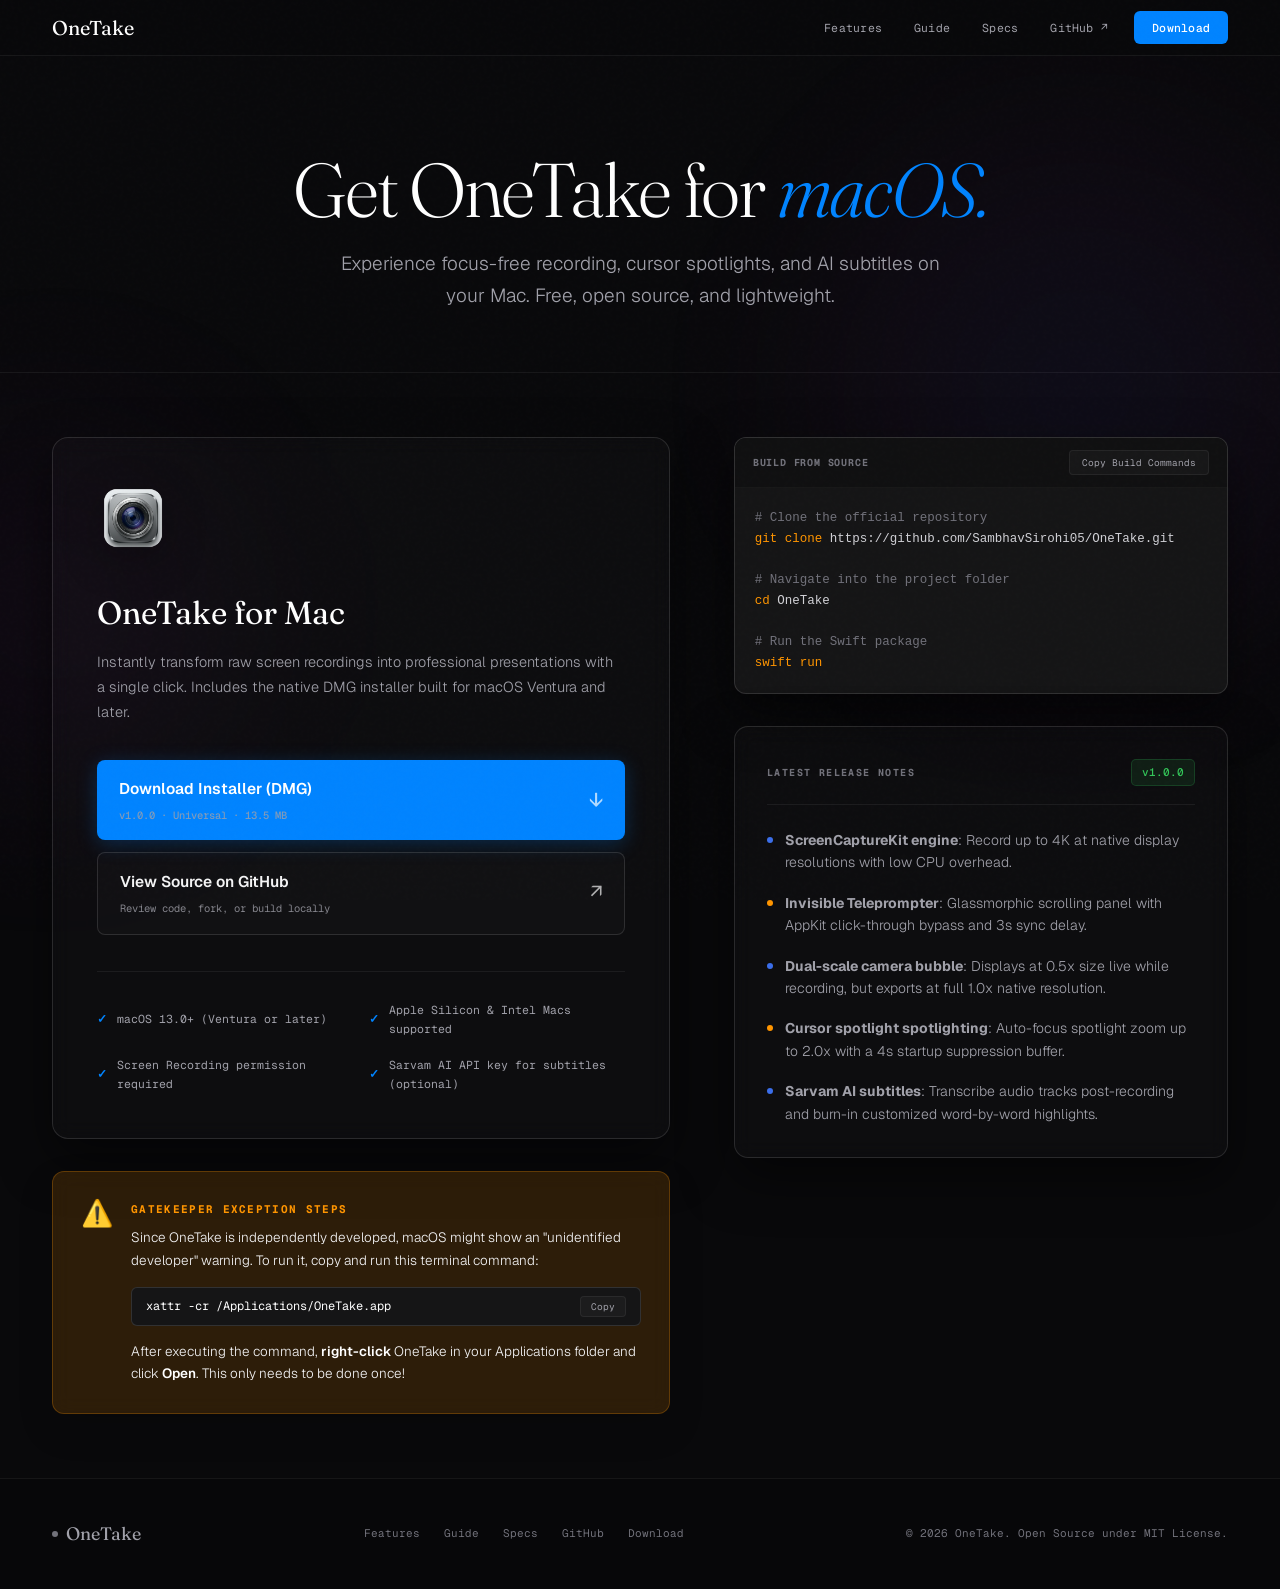
==== commit b9780ae6: "Simplify camera bubble specs and styling, grouping position and shape settings" ====
--- a/download.html
+++ b/download.html
@@ -26,7 +26,6 @@
   <!-- NAV -->
   <nav>
     <a class="nav-logo" href="index.html">
-      <span class="rec-pip"></span>
       OneTake
     </a>
     <div class="nav-right">
--- a/style.css
+++ b/style.css
@@ -176,19 +176,21 @@
 
 /* ── HERO ── */
 .hero {
-  min-height: 100vh;
-  padding: 140px 52px 0;
+  height: 100vh;
+  max-height: 100vh;
+  padding: 100px 52px 0;
   position: relative;
   overflow: hidden;
   display: flex;
   flex-direction: column;
+  justify-content: center;
 }
 
 .hero-eyebrow {
   display: flex;
   align-items: center;
   gap: 16px;
-  margin-bottom: 32px;
+  margin-bottom: 20px;
   animation: rise 0.7s cubic-bezier(0.16, 1, 0.3, 1) both;
 }
 
@@ -222,7 +224,7 @@
   letter-spacing: -0.035em;
   color: var(--ink-pure);
   max-width: 1000px;
-  margin-bottom: 24px;
+  margin-bottom: 16px;
   animation: rise 0.7s 0.06s cubic-bezier(0.16, 1, 0.3, 1) both;
 }
 
@@ -238,7 +240,7 @@
   line-height: 1.55;
   color: var(--ink-secondary);
   max-width: 720px;
-  margin-bottom: 40px;
+  margin-bottom: 24px;
   animation: rise 0.7s 0.12s cubic-bezier(0.16, 1, 0.3, 1) both;
 }
 
@@ -286,12 +288,13 @@
   grid-template-columns: 1fr 1fr 1fr;
   gap: 0;
   border-top: 1px solid var(--border-glass);
-  margin-top: 64px;
+  margin-top: auto;
+  padding-bottom: 32px;
   animation: rise 0.7s 0.24s cubic-bezier(0.16, 1, 0.3, 1) both;
 }
 
 .hero-lower-cell {
-  padding: 32px 0;
+  padding: 24px 0;
   border-right: 1px solid var(--border-glass);
   padding-right: 40px;
 }
@@ -1025,6 +1028,20 @@
 }
 
 .v-cam-controls {
+  display: flex;
+  flex-direction: column;
+  gap: 12px;
+}
+
+.v-cam-ctrl-label {
+  font-family: var(--ff-mono);
+  font-size: 9px;
+  letter-spacing: 0.12em;
+  text-transform: uppercase;
+  color: var(--ink-muted);
+}
+
+.v-cam-btn-group {
   display: grid;
   grid-template-columns: 1fr 1fr;
   gap: 6px;
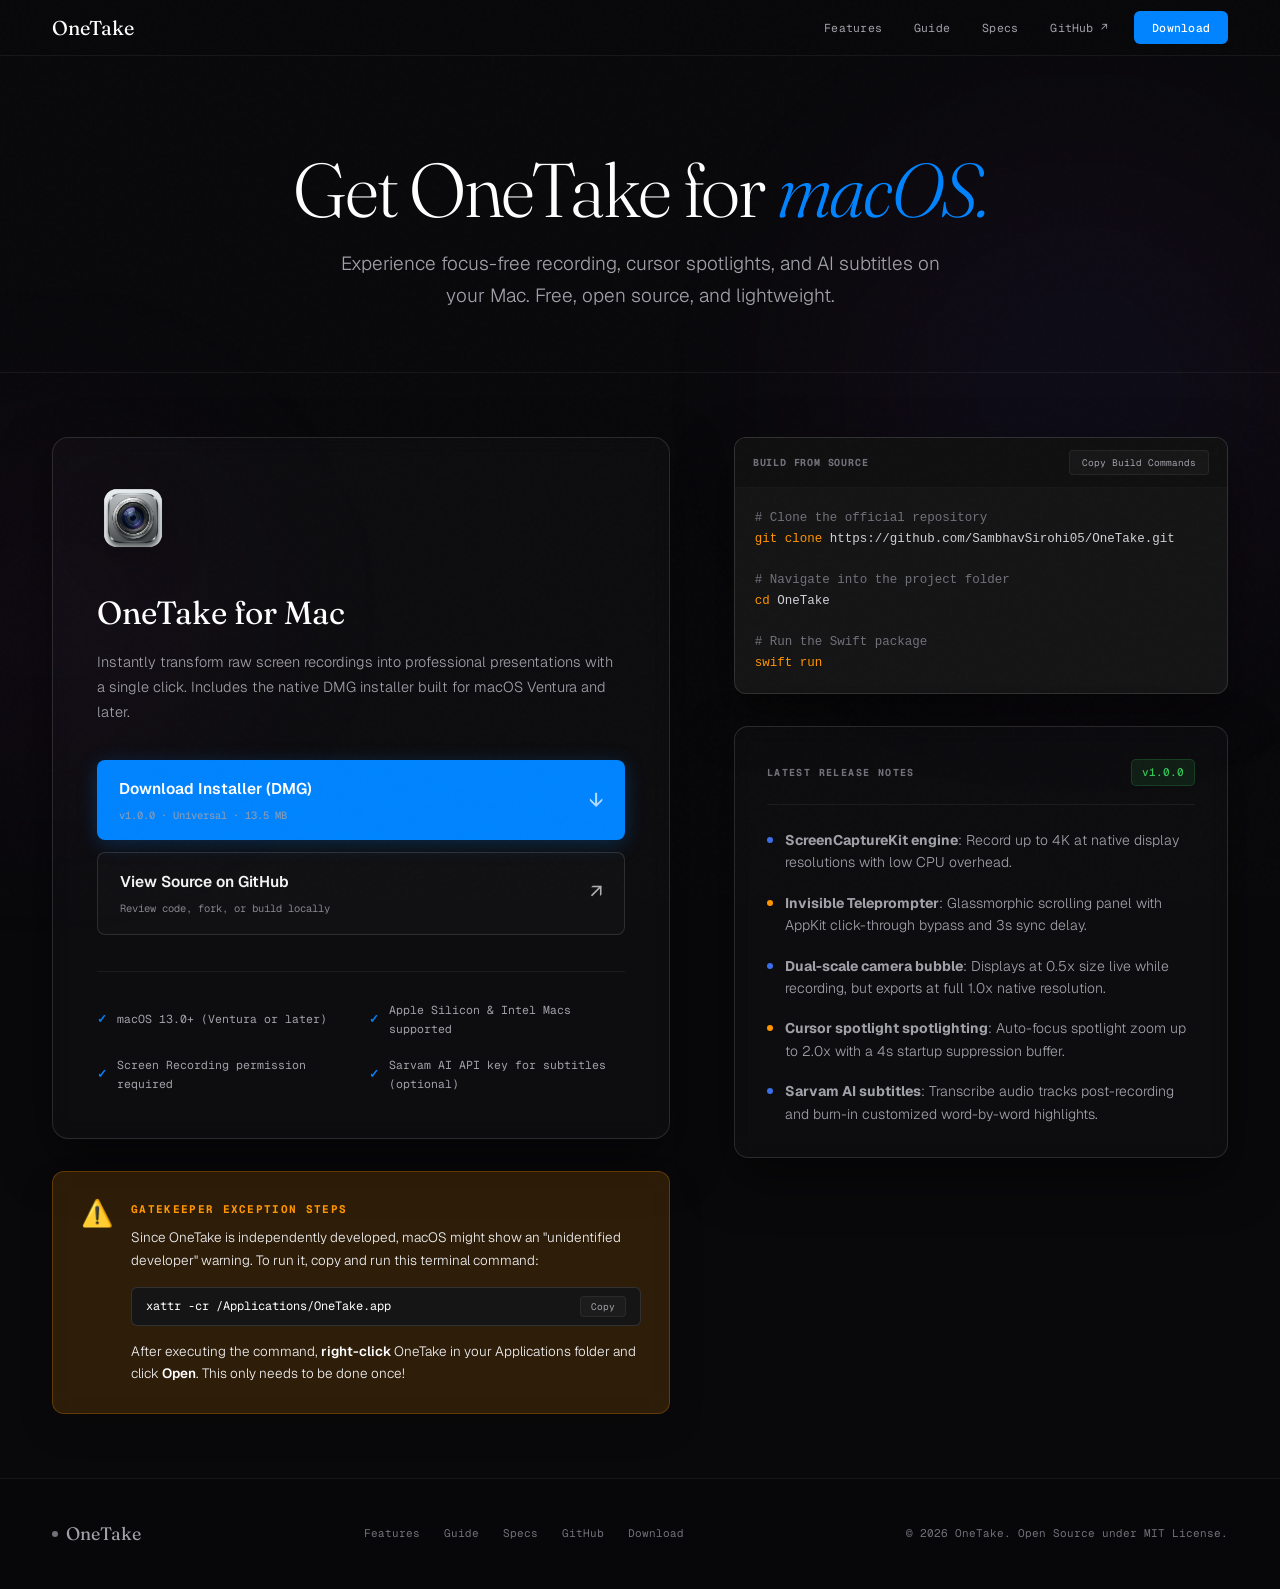
==== commit 5b05a4d3: "Add Vercel Web Analytics scripts and custom click event tracking" ====
--- a/download.html
+++ b/download.html
@@ -16,6 +16,9 @@
   
   <!-- Shared Stylesheet -->
   <link rel="stylesheet" href="style.css">
+
+  <!-- Vercel Analytics -->
+  <script defer src="/_vercel/insights/script.js"></script>
 </head>
 <body>
 
@@ -56,7 +59,7 @@
         <p class="dl-card-desc">Instantly transform raw screen recordings into professional presentations with a single click. Includes the native DMG installer built for macOS Ventura and later.</p>
         
         <div class="dl-btn-stack">
-          <a class="dl-action-btn primary" href="assets/OneTake.dmg" download="OneTake.dmg">
+          <a class="dl-action-btn primary" href="assets/OneTake.dmg" download="OneTake.dmg" onclick="if(window.va){va.track('download_dmg')}">
             <div class="dlab-text">
               <span class="dlab-label">Download Installer (DMG)</span>
               <span class="dlab-meta">v1.0.0 · Universal · 13.5 MB</span>
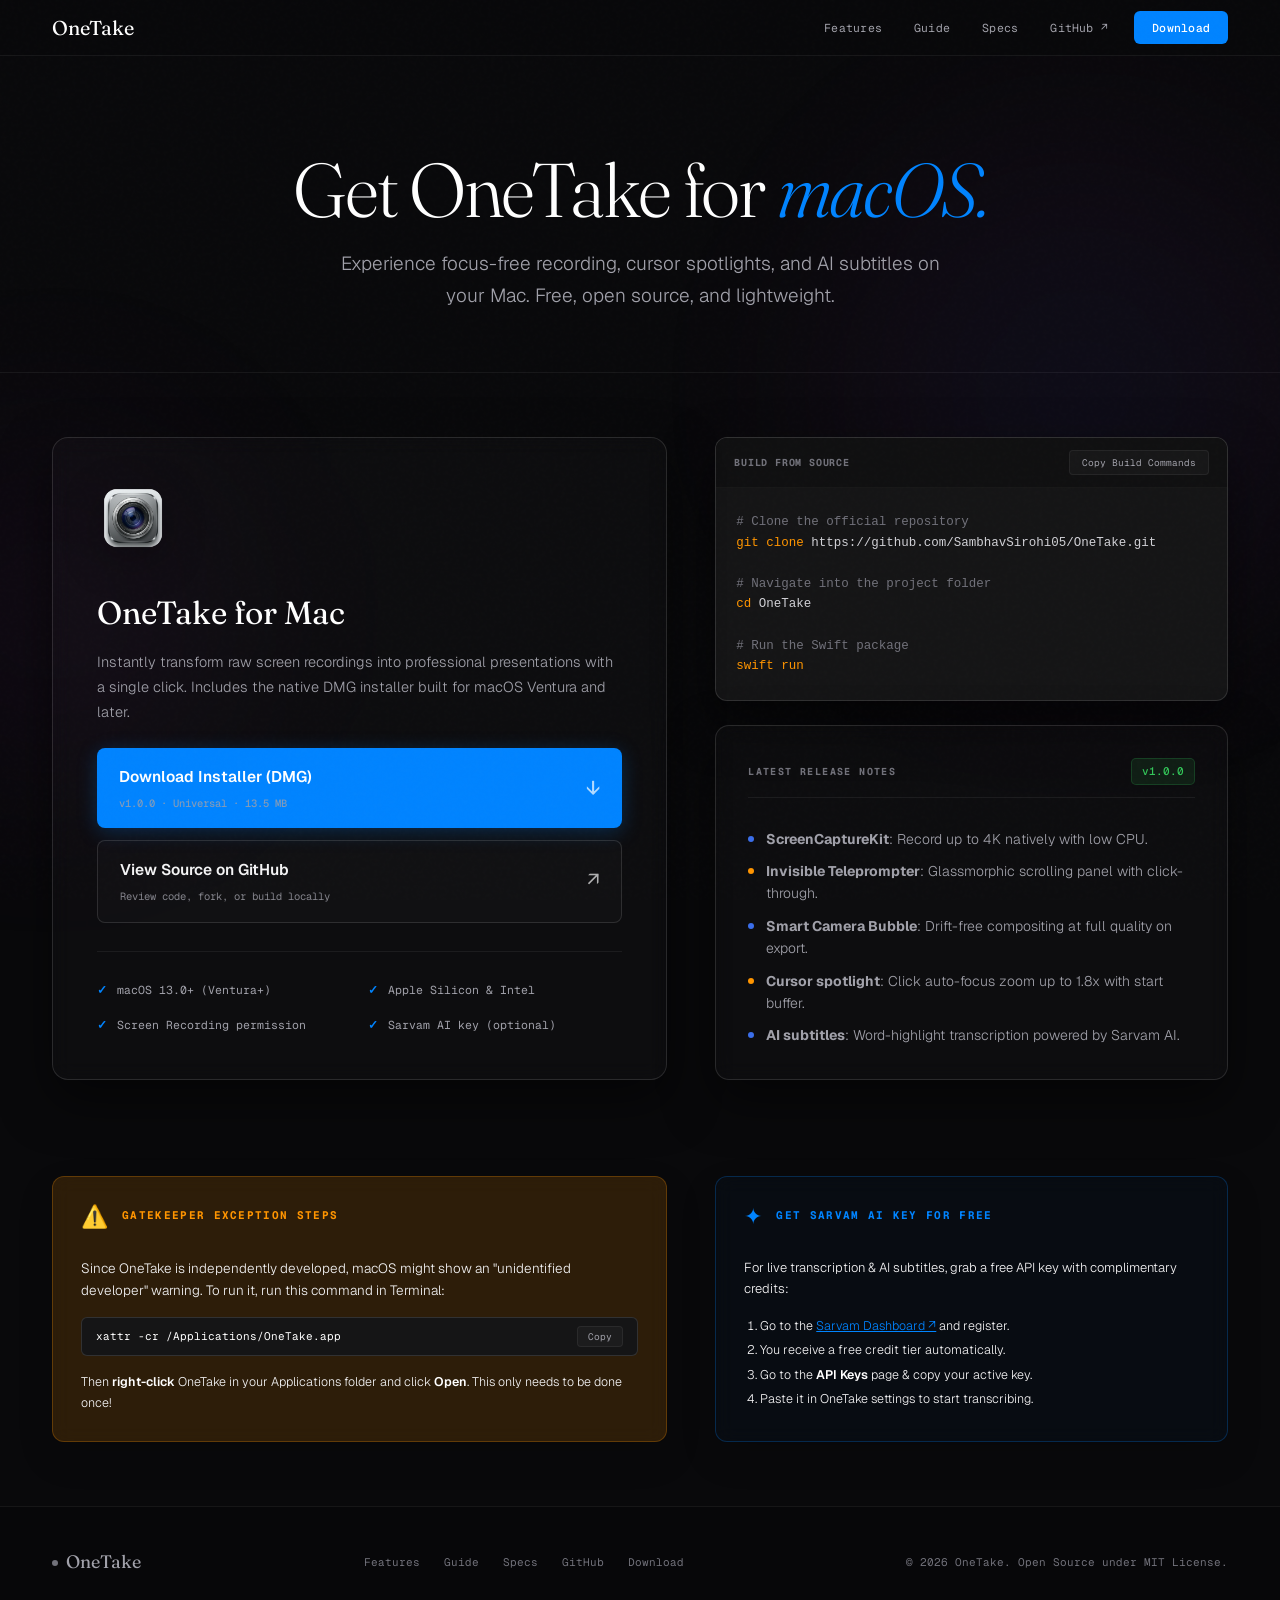
==== commit 9f690f4c: "Rearrange download page: make instructions side-by-side at the bottom and align card layouts for sym" ====
--- a/download.html
+++ b/download.html
@@ -17,7 +17,10 @@
   <!-- Shared Stylesheet -->
   <link rel="stylesheet" href="style.css">
 
-  <!-- Vercel Analytics -->
+  <!-- Vercel Web Analytics -->
+  <script>
+    window.va = window.va || function () { (window.vaq = window.vaq || []).push(arguments); };
+  </script>
   <script defer src="/_vercel/insights/script.js"></script>
 </head>
 <body>
@@ -49,72 +52,55 @@
   <!-- DOWNLOAD DETAILS CONTAINER -->
   <main class="dl-page-container">
     
-    <!-- LEFT SIDE: DMG Release & Security Guide -->
-    <section class="dl-page-left">
+    <!-- TOP ROW: DMG Release & Developer Build Info (Side-by-Side) -->
+    <div style="display: grid; grid-template-columns: 1.2fr 1fr; gap: 48px; align-items: stretch; width: 100%; margin-bottom: 48px;">
       
       <!-- Primary release card -->
-      <div class="dl-main-card">
-        <img class="dl-card-icon" src="assets/AppIcon.png" alt="OneTake App Icon">
-        <h2 class="dl-card-title">OneTake for Mac</h2>
-        <p class="dl-card-desc">Instantly transform raw screen recordings into professional presentations with a single click. Includes the native DMG installer built for macOS Ventura and later.</p>
+      <div class="dl-main-card" style="margin: 0; display: flex; flex-direction: column; justify-content: space-between; height: 100%; box-sizing: border-box;">
+        <div>
+          <img class="dl-card-icon" src="assets/AppIcon.png" alt="OneTake App Icon">
+          <h2 class="dl-card-title">OneTake for Mac</h2>
+          <p class="dl-card-desc" style="margin-bottom: 24px;">Instantly transform raw screen recordings into professional presentations with a single click. Includes the native DMG installer built for macOS Ventura and later.</p>
+        </div>
         
-        <div class="dl-btn-stack">
-          <a class="dl-action-btn primary" href="assets/OneTake.dmg" download="OneTake.dmg" onclick="if(window.va){va.track('download_dmg')}">
-            <div class="dlab-text">
-              <span class="dlab-label">Download Installer (DMG)</span>
-              <span class="dlab-meta">v1.0.0 · Universal · 13.5 MB</span>
-            </div>
-            <span class="dlab-icon">↓</span>
-          </a>
-          <a class="dl-action-btn secondary" href="https://github.com/SambhavSirohi05/OneTake" target="_blank" rel="noopener">
-            <div class="dlab-text">
-              <span class="dlab-label">View Source on GitHub</span>
-              <span class="dlab-meta">Review code, fork, or build locally</span>
-            </div>
-            <span class="dlab-icon">↗</span>
-          </a>
-        </div>
+        <div>
+          <div class="dl-btn-stack" style="margin-bottom: 28px;">
+            <a class="dl-action-btn primary" href="assets/OneTake.dmg" download="OneTake.dmg" onclick="if(window.va){va.track('download_dmg')}">
+              <div class="dlab-text">
+                <span class="dlab-label">Download Installer (DMG)</span>
+                <span class="dlab-meta">v1.0.0 · Universal · 13.5 MB</span>
+              </div>
+              <span class="dlab-icon">↓</span>
+            </a>
+            <a class="dl-action-btn secondary" href="https://github.com/SambhavSirohi05/OneTake" target="_blank" rel="noopener">
+              <div class="dlab-text">
+                <span class="dlab-label">View Source on GitHub</span>
+                <span class="dlab-meta">Review code, fork, or build locally</span>
+              </div>
+              <span class="dlab-icon">↗</span>
+            </a>
+          </div>
+          
+          <div class="dl-card-requirements">
+            <div class="dl-req-cell">macOS 13.0+ (Ventura+)</div>
+            <div class="dl-req-cell">Apple Silicon &amp; Intel</div>
+            <div class="dl-req-cell">Screen Recording permission</div>
+            <div class="dl-req-cell">Sarvam AI key (optional)</div>
+          </div>
+        </div>
+      </div>
+
+      <!-- RIGHT SIDE: Developer Build & Release Changelogs (Stacked, matching height of left card) -->
+      <div style="display: flex; flex-direction: column; gap: 24px; justify-content: space-between; height: 100%;">
         
-        <div class="dl-card-requirements">
-          <div class="dl-req-cell">macOS 13.0+ (Ventura or later)</div>
-          <div class="dl-req-cell">Apple Silicon &amp; Intel Macs supported</div>
-          <div class="dl-req-cell">Screen Recording permission required</div>
-          <div class="dl-req-cell">Sarvam AI API key for subtitles (optional)</div>
-        </div>
-      </div>
-
-      <!-- Security / Gatekeeper instruction card -->
-      <div class="gatekeeper-card">
-        <span class="gk-icon">⚠️</span>
-        <div class="gk-content">
-          <span class="gk-title">Gatekeeper Exception Steps</span>
-          <p class="gk-desc">
-            Since OneTake is independently developed, macOS might show an "unidentified developer" warning. 
-            To run it, copy and run this terminal command:
-          </p>
-          <div class="gk-code-line">
-            <span class="gk-code-text" id="gkCommandText">xattr -cr /Applications/OneTake.app</span>
-            <button class="gk-copy-mini" data-copy-target="gkCommandText">Copy</button>
-          </div>
-          <p class="gk-desc" style="margin-top: 6px;">
-            After executing the command, <strong>right-click</strong> OneTake in your Applications folder and click <strong>Open</strong>. This only needs to be done once!
-          </p>
-        </div>
-      </div>
-      
-    </section>
-
-    <!-- RIGHT SIDE: Developer Build & Release Changelogs -->
-    <section class="dl-page-right">
-      
-      <!-- Developer build from source guide -->
-      <div class="dl-code-box">
-        <div class="dl-code-header">
-          <span class="dl-code-title">BUILD FROM SOURCE</span>
-          <button class="dl-copy-btn" data-copy-target="buildCodeBlock">Copy Build Commands</button>
-        </div>
-        <div class="dl-code-body">
-          <pre id="buildCodeBlock"><code><span class="code-cmt"># Clone the official repository</span>
+        <!-- Developer build from source guide -->
+        <div class="dl-code-box" style="flex: 1; display: flex; flex-direction: column;">
+          <div class="dl-code-header">
+            <span class="dl-code-title">BUILD FROM SOURCE</span>
+            <button class="dl-copy-btn" data-copy-target="buildCodeBlock">Copy Build Commands</button>
+          </div>
+          <div class="dl-code-body" style="flex: 1; display: flex; align-items: center;">
+            <pre id="buildCodeBlock" style="width: 100%; margin: 0;"><code><span class="code-cmt"># Clone the official repository</span>
 <span class="code-kw">git clone</span> https://github.com/SambhavSirohi05/OneTake.git
 
 <span class="code-cmt"># Navigate into the project folder</span>
@@ -122,40 +108,85 @@
 
 <span class="code-cmt"># Run the Swift package</span>
 <span class="code-kw">swift run</span></code></pre>
-        </div>
-      </div>
-
-      <!-- Changelogs / Release card -->
-      <div class="version-card">
-        <div class="vc-head">
-          <span class="vc-title">Latest Release Notes</span>
-          <span class="vc-tag">v1.0.0</span>
-        </div>
-        <div class="vc-log">
-          <div class="vcl-item">
-            <div class="vcl-dot" style="background:#3b6eea"></div>
-            <span><strong>ScreenCaptureKit engine</strong>: Record up to 4K at native display resolutions with low CPU overhead.</span>
-          </div>
-          <div class="vcl-item">
-            <div class="vcl-dot" style="background:#ff9500"></div>
-            <span><strong>Invisible Teleprompter</strong>: Glassmorphic scrolling panel with AppKit click-through bypass and 3s sync delay.</span>
-          </div>
-          <div class="vcl-item">
-            <div class="vcl-dot" style="background:#3b6eea"></div>
-            <span><strong>Dual-scale camera bubble</strong>: Displays at 0.5x size live while recording, but exports at full 1.0x native resolution.</span>
-          </div>
-          <div class="vcl-item">
-            <div class="vcl-dot" style="background:#ff9500"></div>
-            <span><strong>Cursor spotlight spotlighting</strong>: Auto-focus spotlight zoom up to 2.0x with a 4s startup suppression buffer.</span>
-          </div>
-          <div class="vcl-item">
-            <div class="vcl-dot" style="background:#3b6eea"></div>
-            <span><strong>Sarvam AI subtitles</strong>: Transcribe audio tracks post-recording and burn-in customized word-by-word highlights.</span>
-          </div>
-        </div>
-      </div>
-
-    </section>
+          </div>
+        </div>
+
+        <!-- Changelogs / Release card -->
+        <div class="version-card" style="flex: 1.1; display: flex; flex-direction: column; justify-content: space-between;">
+          <div class="vc-head" style="margin-bottom: 16px; padding-bottom: 12px;">
+            <span class="vc-title">Latest Release Notes</span>
+            <span class="vc-tag">v1.0.0</span>
+          </div>
+          <div class="vc-log" style="display: flex; flex-direction: column; gap: 10px; font-size: 13px;">
+            <div class="vcl-item">
+              <div class="vcl-dot" style="background:#3b6eea"></div>
+              <span><strong>ScreenCaptureKit</strong>: Record up to 4K natively with low CPU.</span>
+            </div>
+            <div class="vcl-item">
+              <div class="vcl-dot" style="background:#ff9500"></div>
+              <span><strong>Invisible Teleprompter</strong>: Glassmorphic scrolling panel with click-through.</span>
+            </div>
+            <div class="vcl-item">
+              <div class="vcl-dot" style="background:#3b6eea"></div>
+              <span><strong>Smart Camera Bubble</strong>: Drift-free compositing at full quality on export.</span>
+            </div>
+            <div class="vcl-item">
+              <div class="vcl-dot" style="background:#ff9500"></div>
+              <span><strong>Cursor spotlight</strong>: Click auto-focus zoom up to 1.8x with start buffer.</span>
+            </div>
+            <div class="vcl-item">
+              <div class="vcl-dot" style="background:#3b6eea"></div>
+              <span><strong>AI subtitles</strong>: Word-highlight transcription powered by Sarvam AI.</span>
+            </div>
+          </div>
+        </div>
+
+      </div>
+
+    </div>
+
+    <!-- BOTTOM ROW: Security Exception & Sarvam Info (Side-by-Side, spans full width) -->
+    <div style="display: grid; grid-template-columns: 1.2fr 1fr; gap: 48px; align-items: stretch; width: 100%;">
+      <!-- Security / Gatekeeper instruction card -->
+      <div class="gatekeeper-card" style="margin: 0; display: flex; flex-direction: column; justify-content: space-between; height: 100%; box-sizing: border-box;">
+        <div style="display: flex; gap: 14px; align-items: center; margin-bottom: 12px;">
+          <span class="gk-icon" style="font-size: 22px;">⚠️</span>
+          <span class="gk-title">Gatekeeper Exception Steps</span>
+        </div>
+        <div class="gk-content" style="gap: 12px; flex: 1; justify-content: space-between;">
+          <p class="gk-desc" style="margin: 0;">
+            Since OneTake is independently developed, macOS might show an "unidentified developer" warning. 
+            To run it, run this command in Terminal:
+          </p>
+          <div class="gk-code-line" style="margin-top: 4px; margin-bottom: 4px;">
+            <span class="gk-code-text" id="gkCommandText" style="font-size: 11px;">xattr -cr /Applications/OneTake.app</span>
+            <button class="gk-copy-mini" data-copy-target="gkCommandText">Copy</button>
+          </div>
+          <p class="gk-desc" style="margin: 0; font-size: 12.5px;">
+            Then <strong>right-click</strong> OneTake in your Applications folder and click <strong>Open</strong>. This only needs to be done once!
+          </p>
+        </div>
+      </div>
+
+      <!-- Sarvam AI instruction card -->
+      <div class="gatekeeper-card" style="border: 1.5px solid rgba(0, 132, 255, 0.25); background: rgba(0, 132, 255, 0.03); margin: 0; display: flex; flex-direction: column; justify-content: space-between; height: 100%; box-sizing: border-box;">
+        <div style="display: flex; gap: 14px; align-items: center; margin-bottom: 12px;">
+          <span class="gk-icon" style="color: var(--accent-blue); font-size: 22px;">✦</span>
+          <span class="gk-title" style="color: var(--accent-blue);">Get Sarvam AI Key for Free</span>
+        </div>
+        <div class="gk-content" style="gap: 8px; flex: 1; justify-content: space-between; display: flex; flex-direction: column;">
+          <p class="gk-desc" style="margin: 0; font-size: 13px;">
+            For live transcription &amp; AI subtitles, grab a free API key with complimentary credits:
+          </p>
+          <ol class="gk-desc" style="margin: 4px 0 0 16px; padding: 0; display: flex; flex-direction: column; gap: 6px; font-size: 12.5px; line-height: 1.45; flex: 1; justify-content: center;">
+            <li>Go to the <a href="https://dashboard.sarvam.ai" target="_blank" rel="noopener" style="color: var(--accent-blue); text-decoration: underline;">Sarvam Dashboard ↗</a> and register.</li>
+            <li>You receive a free credit tier automatically.</li>
+            <li>Go to the <strong>API Keys</strong> page &amp; copy your active key.</li>
+            <li>Paste it in OneTake settings to start transcribing.</li>
+          </ol>
+        </div>
+      </div>
+    </div>
 
   </main>
 
--- a/style.css
+++ b/style.css
@@ -1528,9 +1528,9 @@
 
 .dl-page-container {
   padding: 64px 52px;
-  display: grid;
-  grid-template-columns: 1.25fr 1fr;
-  gap: 64px;
+  display: flex;
+  flex-direction: column;
+  gap: 48px;
   position: relative;
   z-index: 1;
 }
